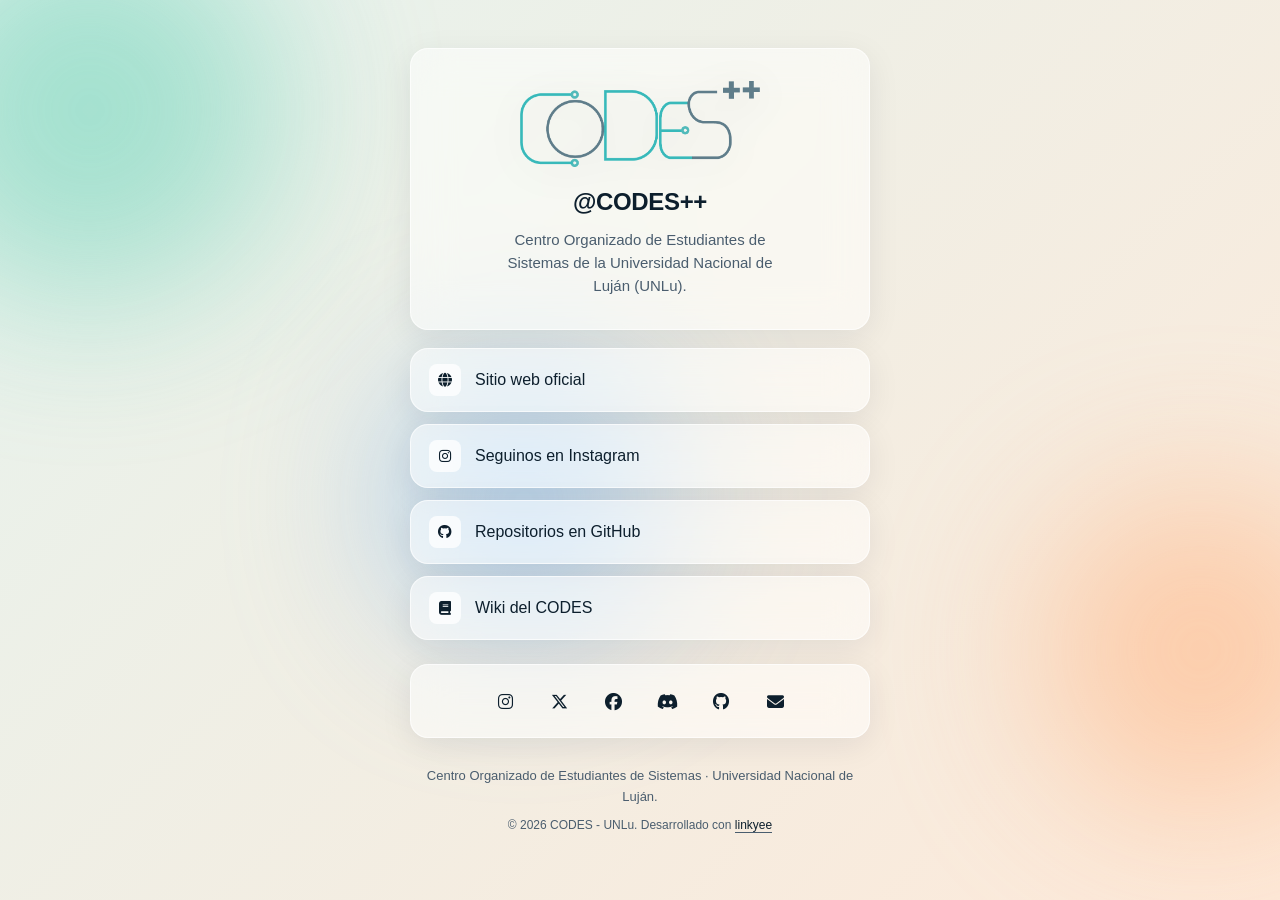
==== index.html @ 5247d969 "[Automation] Site update No.11" ====
<!DOCTYPE html>
<html lang="es">
<head>
  <meta charset="UTF-8" />
  <meta name="viewport" content="width=device-width, initial-scale=1.0, viewport-fit=cover" />
  <title>CODES - UNLu</title>

  <meta name="last-modified" content="2026-10-11T03:14:21+0000">
  <meta name="theme-color" media="(prefers-color-scheme: light)" content="#e6f3ee">
  <meta name="theme-color" media="(prefers-color-scheme: dark)" content="#0c1820">
  <meta name="apple-mobile-web-app-capable" content="yes">
  <meta name="apple-mobile-web-app-status-bar-style" content="black-translucent">

  <meta property="og:title" content="CODES - UNLu" />
  <meta name="author" content="@CODES++" />
  <meta property="og:locale" content="es_ES" />
  <meta name="description" content="Centro Organizado de Estudiantes de Sistemas de la Universidad Nacional de Luján (UNLu)." />
  <meta property="og:description" content="Centro Organizado de Estudiantes de Sistemas de la Universidad Nacional de Luján (UNLu)." />
  <meta property="og:site_name" content="CODES - UNLu" />
  <meta property="og:image" content="./images/logo.png" />
  <meta property="og:type" content="article" />
  <meta name="twitter:card" content="summary_large_image" />
  <meta property="twitter:image" content="./images/logo.png" />
  <meta property="twitter:title" content="CODES - UNLu" />

  <link rel="apple-touch-icon" sizes="180x180" href="./images/favicons/favicon.ico">
  <link rel="icon" type="image/png" href="./images/favicons/favicon.png">
  <link rel="shortcut icon" href="./images/favicons/favicon.ico">
  <meta name="apple-mobile-web-app-title" content="CODES - UNLu">
  <meta name="application-name" content="CODES - UNLu">

  <link rel="stylesheet" href="https://cdnjs.cloudflare.com/ajax/libs/font-awesome/6.5.2/css/all.min.css" crossorigin="anonymous" referrerpolicy="no-referrer">
  <link rel="stylesheet" href="./styles.css?v=2026-10-11T03:14:21+0000" />
  
</head>
<body>
  
  <div class="bg-shape bg-shape-1" aria-hidden="true"></div>
  <div class="bg-shape bg-shape-2" aria-hidden="true"></div>
  <div class="bg-shape bg-shape-3" aria-hidden="true"></div>

  <main class="container">
    <section class="card profile-card">
      <img src="./images/logo.png" alt="Logo del CODES" class="profile-pic" />
      <h1 class="name">@CODES++</h1>
      <p class="description">Centro Organizado de Estudiantes de Sistemas de la Universidad Nacional de Luján (UNLu).</p>
    </section>

    <nav class="links" aria-label="Enlaces principales">
      
        
        <a href="https://www.codesunlu.tech/" target="_blank" class="card link-button" alt="Sitio web oficial del CODES++" title="Sitio web oficial del CODES++">
          
          <span class="link-icon" aria-hidden="true"><i class="fa-solid fa-globe"></i></span>
          <span class="link-text">Sitio web oficial</span>
        </a>
      
        
        <a href="https://www.instagram.com/codes_unlu/" target="_blank" class="card link-button" alt="Instagram del CODES" title="Instagram del CODES">
          
          <span class="link-icon" aria-hidden="true"><i class="fa-brands fa-instagram"></i></span>
          <span class="link-text">Seguinos en Instagram</span>
        </a>
      
        
        <a href="https://github.com/CODES-UNLU" target="_blank" class="card link-button" alt="Repositorios del CODES en GitHub" title="Repositorios del CODES en GitHub">
          
          <span class="link-icon" aria-hidden="true"><i class="fa-brands fa-github"></i></span>
          <span class="link-text">Repositorios en GitHub</span>
        </a>
      
        
        <a href="https://wiki.codesunlu.com.ar/" target="_blank" class="card link-button" alt="Wiki del CODES" title="Wiki del CODES">
          
          <span class="link-icon" aria-hidden="true"><i class="fa-solid fa-book"></i></span>
          <span class="link-text">Wiki del CODES</span>
        </a>
      
    </nav>

    <div class="card button-container">
      <div class="button-group">
        
          
          <a href="https://www.instagram.com/codes_unlu/" title="Instagram del CODES" target="_blank" class="icon-button" alt="Instagram del CODES">
            <i class="fa-brands fa-instagram"></i>
          </a>
        
          
          <a href="https://x.com/codes_unlu" title="X del CODES" target="_blank" class="icon-button" alt="X del CODES">
            <i class="fa-brands fa-x-twitter"></i>
          </a>
        
          
          <a href="https://www.facebook.com/profile.php?id=61585314745245" title="Facebook del CODES" target="_blank" class="icon-button" alt="Facebook del CODES">
            <i class="fa-brands fa-facebook"></i>
          </a>
        
          
          <a href="https://discord.gg/2hbjvN7KDH" title="Discord oficial del CODES" target="_blank" class="icon-button" alt="Discord oficial del CODES">
            <i class="fa-brands fa-discord"></i>
          </a>
        
          
          <a href="https://github.com/CODES-UNLU" title="GitHub del CODES" target="_blank" class="icon-button" alt="GitHub del CODES">
            <i class="fa-brands fa-github"></i>
          </a>
        
          
          <a href="mailto:sistemas@codesunlu.tech" title="Correo: sistemas@codesunlu.tech" target="_self" class="icon-button" alt="Correo: sistemas@codesunlu.tech">
            <i class="fa-solid fa-envelope"></i>
          </a>
        
      </div>
    </div>

    <footer class="footer">
      Centro Organizado de Estudiantes de Sistemas · Universidad Nacional de Luján.

      <div class="copyright">© 2026 CODES - UNLu. Desarrollado con <a href="https://github.com/ZhgChgLi/linkyee" target="_blank">linkyee</a>
</div>
    </footer>
  </main>

  
  <script src="./scripts.js?v=2026-10-11T03:14:21+0000"></script>
  
</body>
</html>
---- styles.css ----
:root {
  --bg-1: #e6f3ee;
  --bg-2: #fde9d9;
  --shape-1: #6dd3b8;
  --shape-2: #ffb380;
  --shape-3: #84b9ef;
  --fg: #0d1f2d;
  --muted: #4a5d6e;
  --glass-bg: rgba(255, 255, 255, 0.55);
  --glass-border: rgba(255, 255, 255, 0.65);
  --glass-shadow: 0 8px 32px rgba(13, 31, 45, 0.08);
  --hover-bg: rgba(255, 255, 255, 0.75);
  --sans: 'Inter', -apple-system, BlinkMacSystemFont, 'Helvetica Neue', sans-serif;
  --language-switcher-bg: var(--glass-bg);
  --language-switcher-fg: var(--fg);
  --language-switcher-border: var(--glass-border);
  --language-switcher-hover: var(--hover-bg);
  --language-switcher-active-bg: var(--fg);
  --language-switcher-active-fg: var(--bg-1);
  --language-switcher-focus: var(--fg);
  --language-switcher-shadow: var(--glass-shadow);
}

/* Dark mode. Auto-switches via system appearance unless pinned via
   `color_scheme: light|dark` in config.yml.
   On dark, "frosted glass" becomes tinted-glass-on-deep-blue rather than a
   simple invert. Ambient shapes desaturate so they feel like aurora rather
   than pastel; glass cards become cooler and more translucent. */
@media (prefers-color-scheme: dark) {
  :root:not(.scheme-light) {
    --bg-1: #0c1820;
    --bg-2: #1a2030;
    --shape-1: #2d8068;
    --shape-2: #c9744a;
    --shape-3: #4a6b9c;
    --fg: #f0f4f8;
    --muted: #a3b3c2;
    --glass-bg: rgba(20, 32, 44, 0.55);
    --glass-border: rgba(255, 255, 255, 0.10);
    --glass-shadow: 0 8px 32px rgba(0, 0, 0, 0.35);
    --hover-bg: rgba(30, 44, 58, 0.75);
  }
}
:root.scheme-dark {
  --bg-1: #0c1820;
  --bg-2: #1a2030;
  --shape-1: #2d8068;
  --shape-2: #c9744a;
  --shape-3: #4a6b9c;
  --fg: #f0f4f8;
  --muted: #a3b3c2;
  --glass-bg: rgba(20, 32, 44, 0.55);
  --glass-border: rgba(255, 255, 255, 0.10);
  --glass-shadow: 0 8px 32px rgba(0, 0, 0, 0.35);
  --hover-bg: rgba(30, 44, 58, 0.75);
}

* { margin: 0; padding: 0; box-sizing: border-box; }

body {
  background: linear-gradient(135deg, var(--bg-1) 0%, var(--bg-2) 100%);
  color: var(--fg);
  font-family: var(--sans);
  font-size: 16px;
  line-height: 1.55;
  min-height: 100vh;
  display: flex;
  align-items: flex-start;
  justify-content: center;
  padding: 48px 20px;
  -webkit-font-smoothing: antialiased;
  position: relative;
  overflow-x: hidden;
}

a { color: inherit; text-decoration: none; }

.bg-shape {
  position: fixed;
  border-radius: 50%;
  filter: blur(80px);
  z-index: 0;
  opacity: 0.55;
  pointer-events: none;
}

.bg-shape-1 { width: 380px; height: 380px; background: var(--shape-1); top: -80px; left: -100px; }
.bg-shape-2 { width: 320px; height: 320px; background: var(--shape-2); bottom: 10%; right: -80px; }
.bg-shape-3 { width: 280px; height: 280px; background: var(--shape-3); top: 40%; left: 30%; }

.container {
  width: 100%;
  max-width: 460px;
  position: relative;
  z-index: 1;
}

.card {
  background: var(--glass-bg);
  backdrop-filter: blur(20px) saturate(140%);
  -webkit-backdrop-filter: blur(20px) saturate(140%);
  border: 1px solid var(--glass-border);
  border-radius: 18px;
  box-shadow: var(--glass-shadow);
}

.profile-card {
  padding: 32px 24px;
  text-align: center;
  margin-bottom: 18px;
}

.profile-pic {
  width: min(240px, 80%);
  height: auto;
  object-fit: contain;
  margin: 0 auto 16px;
  display: block;
  filter: drop-shadow(0 6px 18px rgba(0, 0, 0, 0.12));
}

.name {
  font-size: 24px;
  font-weight: 700;
  letter-spacing: -0.015em;
  margin-bottom: 8px;
}

.description {
  font-size: 15px;
  color: var(--muted);
  text-wrap: pretty;
  max-width: 32ch;
  margin: 0 auto;
}

.links {
  display: flex;
  flex-direction: column;
  gap: 12px;
  margin-bottom: 24px;
}

.link-button {
  display: flex;
  align-items: center;
  gap: 14px;
  padding: 15px 18px;
  font-size: 16px;
  font-weight: 500;
  color: var(--fg);
  transition: background 0.2s ease, transform 0.2s ease, box-shadow 0.2s ease;
}

.link-button:hover,
.link-button:focus-visible {
  background: var(--hover-bg);
  transform: translateY(-2px);
  box-shadow: 0 12px 36px rgba(13, 31, 45, 0.14);
  outline: none;
}

.link-icon {
  width: 32px;
  height: 32px;
  display: inline-flex;
  align-items: center;
  justify-content: center;
  border-radius: 8px;
  background: var(--hover-bg);
  flex-shrink: 0;
}

.link-icon i { font-size: 14px; }
.link-text { flex: 1; }
.link-button-text { font-size: 13px; color: var(--muted); margin-left: 6px; }

.button-container { padding: 16px; display: flex; justify-content: center; }

.button-group {
  display: flex;
  gap: 14px;
  flex-wrap: wrap;
  justify-content: center;
}

.icon-button {
  width: 40px;
  height: 40px;
  display: inline-flex;
  align-items: center;
  justify-content: center;
  border-radius: 50%;
  color: var(--fg);
  transition: background 0.2s ease, transform 0.2s ease;
}

.icon-button i { font-size: 17px; }

.icon-button:hover,
.icon-button:focus-visible {
  background: var(--hover-bg);
  transform: translateY(-2px);
  outline: none;
}

.footer {
  margin-top: 28px;
  padding: 0 12px;
  font-size: 13px;
  color: var(--muted);
  line-height: 1.6;
  text-align: center;
}

.footer a { color: var(--fg); border-bottom: 1px solid var(--muted); }
.copyright { margin-top: 8px; font-size: 12px; }

@media (prefers-reduced-motion: reduce) {
  *, *::before, *::after { transition: none !important; animation: none !important; }
}

@supports not (backdrop-filter: blur(20px)) {
  .card { background: rgba(255, 255, 255, 0.85); }
  @media (prefers-color-scheme: dark) {
    :root:not(.scheme-light) .card { background: rgba(20, 32, 44, 0.85); }
  }
  :root.scheme-dark .card { background: rgba(20, 32, 44, 0.85); }
}

/* "Latest" link variant — frosted accent ring + glowing pill badge */
.link-button.link-latest {
  align-items: flex-start;
  border-color: rgba(255, 255, 255, 0.45);
  box-shadow: 0 8px 32px rgba(123, 97, 255, 0.18), inset 0 1px 0 rgba(255, 255, 255, 0.4);
}
.link-latest-badge {
  display: inline-block;
  font-size: 10px;
  font-weight: 700;
  letter-spacing: 0.12em;
  padding: 3px 9px;
  margin-right: 8px;
  border-radius: 999px;
  background: linear-gradient(135deg, #7b61ff 0%, #38c5ff 100%);
  color: #fff;
  text-shadow: 0 1px 2px rgba(0, 0, 0, 0.18);
  vertical-align: 1px;
}
.link-latest .link-text {
  flex: 1 1 auto;
  min-width: 0;
  display: -webkit-box;
  -webkit-box-orient: vertical;
  -webkit-line-clamp: 2;
          line-clamp: 2;
  overflow: hidden;
  overflow-wrap: anywhere;
  line-height: 1.35;
}

/* Dark-mode override for the latest variant: the bright glass border
   designed for the light gradient becomes harsh on deep blue, so soften
   it and shift the glow to a cooler hue. */
@media (prefers-color-scheme: dark) {
  :root:not(.scheme-light) .link-button.link-latest {
    border-color: rgba(255, 255, 255, 0.18);
    box-shadow: 0 8px 32px rgba(56, 197, 255, 0.18), inset 0 1px 0 rgba(255, 255, 255, 0.10);
  }
}
:root.scheme-dark .link-button.link-latest {
  border-color: rgba(255, 255, 255, 0.18);
  box-shadow: 0 8px 32px rgba(56, 197, 255, 0.18), inset 0 1px 0 rgba(255, 255, 255, 0.10);
}
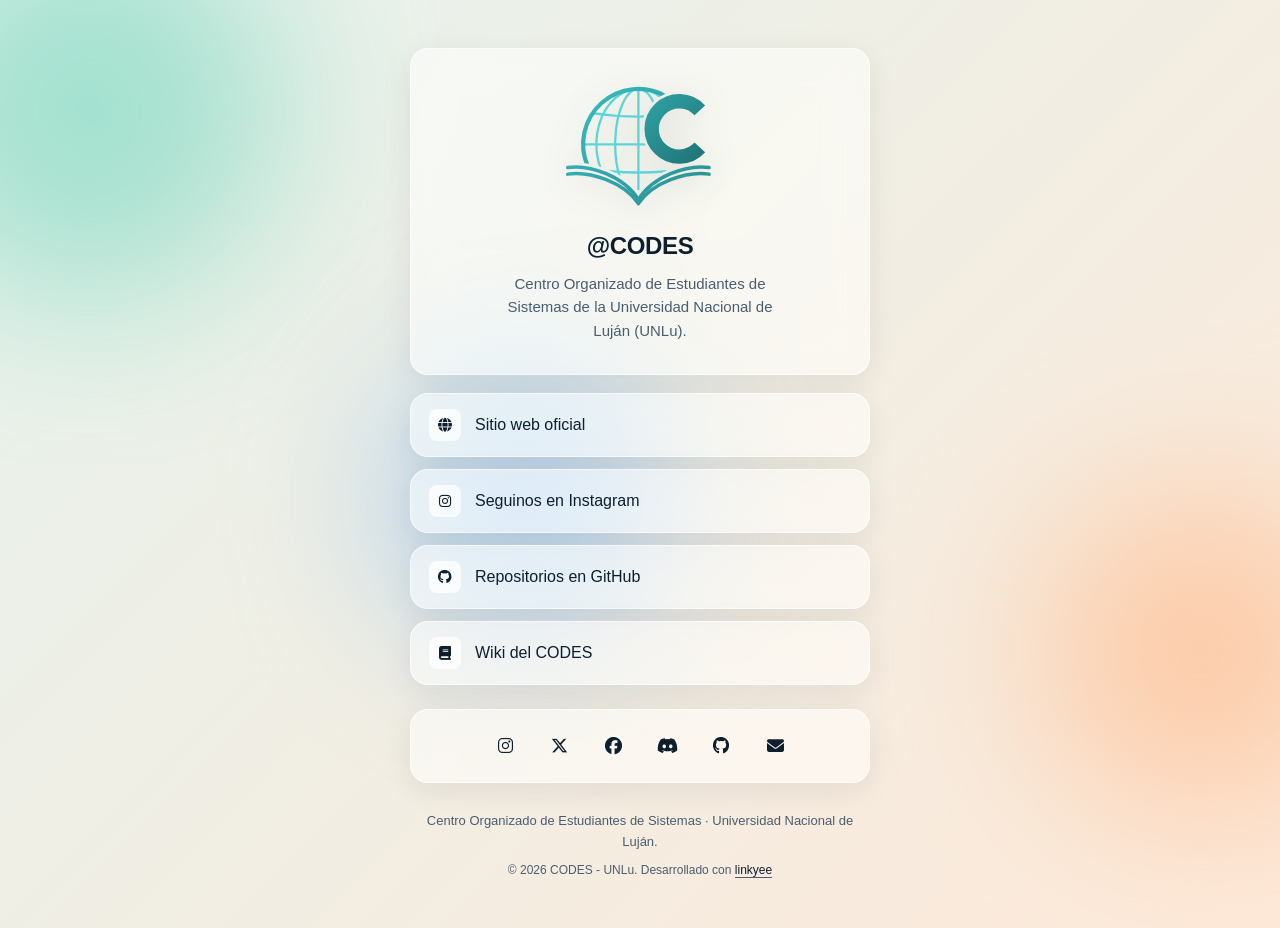
==== commit ff52199c: "[Automation] Site update No.19" ====
--- a/index.html
+++ b/index.html
@@ -5,32 +5,33 @@
   <meta name="viewport" content="width=device-width, initial-scale=1.0, viewport-fit=cover" />
   <title>CODES - UNLu</title>
 
-  <meta name="last-modified" content="2026-10-11T03:14:21+0000">
+  <meta name="last-modified" content="2026-10-17T02:25:48+0000">
   <meta name="theme-color" media="(prefers-color-scheme: light)" content="#e6f3ee">
   <meta name="theme-color" media="(prefers-color-scheme: dark)" content="#0c1820">
   <meta name="apple-mobile-web-app-capable" content="yes">
   <meta name="apple-mobile-web-app-status-bar-style" content="black-translucent">
 
   <meta property="og:title" content="CODES - UNLu" />
-  <meta name="author" content="@CODES++" />
+  <meta name="author" content="@CODES" />
   <meta property="og:locale" content="es_ES" />
   <meta name="description" content="Centro Organizado de Estudiantes de Sistemas de la Universidad Nacional de Luján (UNLu)." />
   <meta property="og:description" content="Centro Organizado de Estudiantes de Sistemas de la Universidad Nacional de Luján (UNLu)." />
   <meta property="og:site_name" content="CODES - UNLu" />
-  <meta property="og:image" content="./images/logo.png" />
+  <meta property="og:image" content="./images/logo.svg" />
   <meta property="og:type" content="article" />
   <meta name="twitter:card" content="summary_large_image" />
-  <meta property="twitter:image" content="./images/logo.png" />
+  <meta property="twitter:image" content="./images/logo.svg" />
   <meta property="twitter:title" content="CODES - UNLu" />
 
-  <link rel="apple-touch-icon" sizes="180x180" href="./images/favicons/favicon.ico">
+  <link rel="icon" href="./images/favicons/favicon.ico" sizes="32x32">
   <link rel="icon" type="image/png" href="./images/favicons/favicon.png">
-  <link rel="shortcut icon" href="./images/favicons/favicon.ico">
+  <link rel="icon" type="image/svg+xml" href="./images/favicons/favicon.svg">
+  <link rel="apple-touch-icon" sizes="180x180" href="./images/favicons/apple-touch-icon.png">
   <meta name="apple-mobile-web-app-title" content="CODES - UNLu">
   <meta name="application-name" content="CODES - UNLu">
 
   <link rel="stylesheet" href="https://cdnjs.cloudflare.com/ajax/libs/font-awesome/6.5.2/css/all.min.css" crossorigin="anonymous" referrerpolicy="no-referrer">
-  <link rel="stylesheet" href="./styles.css?v=2026-10-11T03:14:21+0000" />
+  <link rel="stylesheet" href="./styles.css?v=2026-10-17T02:25:48+0000" />
   
 </head>
 <body>
@@ -41,15 +42,15 @@
 
   <main class="container">
     <section class="card profile-card">
-      <img src="./images/logo.png" alt="Logo del CODES" class="profile-pic" />
-      <h1 class="name">@CODES++</h1>
+      <img src="./images/logo.svg" alt="Logo del CODES" class="profile-pic" />
+      <h1 class="name">@CODES</h1>
       <p class="description">Centro Organizado de Estudiantes de Sistemas de la Universidad Nacional de Luján (UNLu).</p>
     </section>
 
     <nav class="links" aria-label="Enlaces principales">
       
         
-        <a href="https://www.codesunlu.tech/" target="_blank" class="card link-button" alt="Sitio web oficial del CODES++" title="Sitio web oficial del CODES++">
+        <a href="https://www.codesunlu.tech/" target="_blank" class="card link-button" alt="Sitio web oficial del CODES" title="Sitio web oficial del CODES">
           
           <span class="link-icon" aria-hidden="true"><i class="fa-solid fa-globe"></i></span>
           <span class="link-text">Sitio web oficial</span>
@@ -123,7 +124,7 @@
   </main>
 
   
-  <script src="./scripts.js?v=2026-10-11T03:14:21+0000"></script>
+  <script src="./scripts.js?v=2026-10-17T02:25:48+0000"></script>
   
 </body>
 </html>
--- a/styles.css
+++ b/styles.css
@@ -111,7 +111,7 @@
 }
 
 .profile-pic {
-  width: min(240px, 80%);
+  width: min(160px, 60%);
   height: auto;
   object-fit: contain;
   margin: 0 auto 16px;
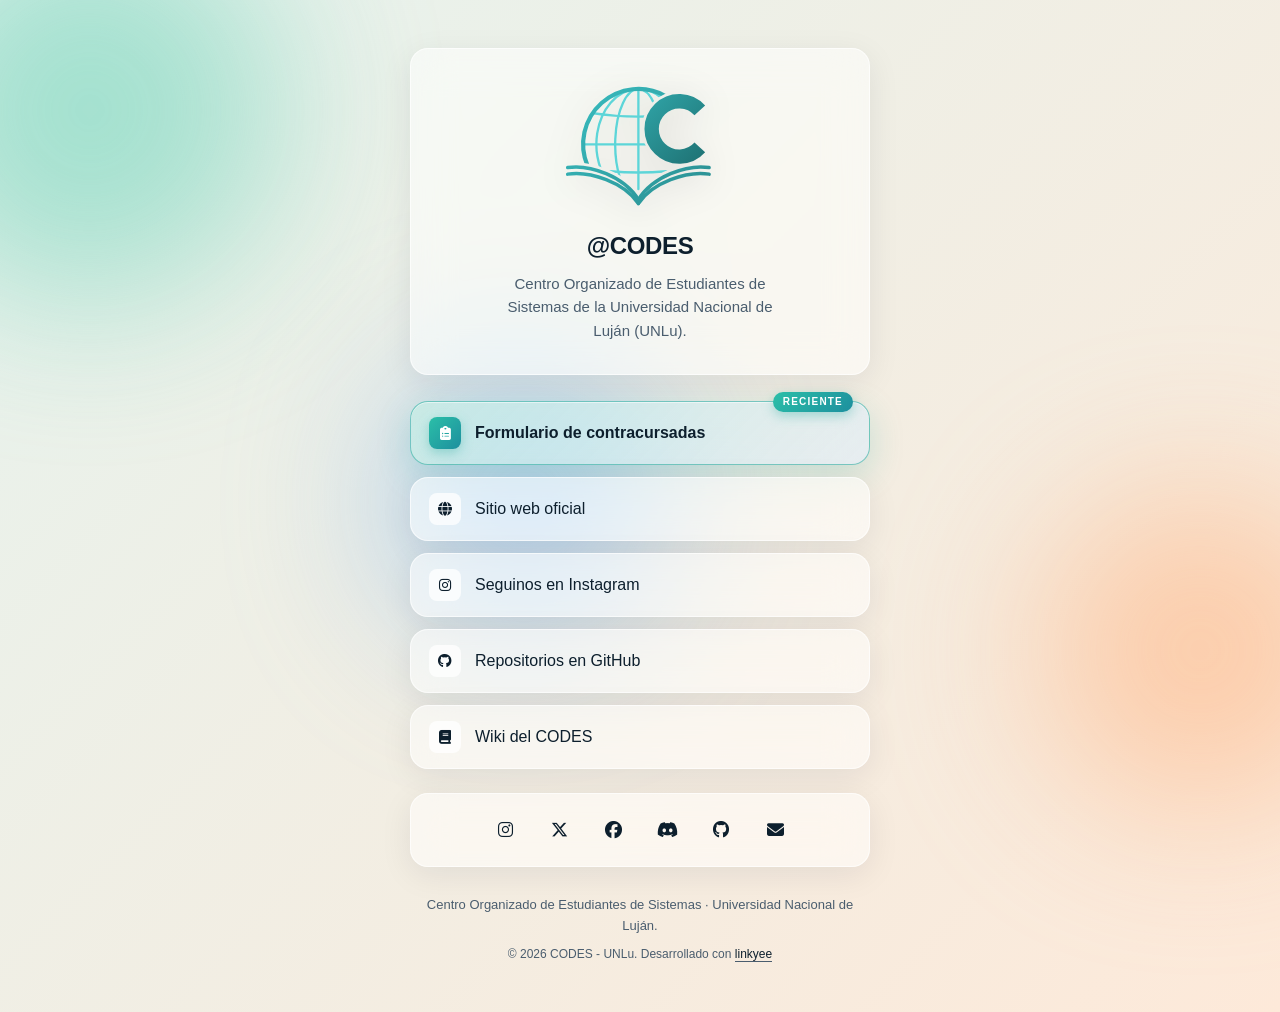
==== commit c6596458: "[Automation] Site update No.66" ====
--- a/index.html
+++ b/index.html
@@ -5,7 +5,7 @@
   <meta name="viewport" content="width=device-width, initial-scale=1.0, viewport-fit=cover" />
   <title>CODES - UNLu</title>
 
-  <meta name="last-modified" content="2026-10-17T02:25:48+0000">
+  <meta name="last-modified" content="2026-11-28T05:45:12+0000">
   <meta name="theme-color" media="(prefers-color-scheme: light)" content="#e6f3ee">
   <meta name="theme-color" media="(prefers-color-scheme: dark)" content="#0c1820">
   <meta name="apple-mobile-web-app-capable" content="yes">
@@ -31,7 +31,7 @@
   <meta name="application-name" content="CODES - UNLu">
 
   <link rel="stylesheet" href="https://cdnjs.cloudflare.com/ajax/libs/font-awesome/6.5.2/css/all.min.css" crossorigin="anonymous" referrerpolicy="no-referrer">
-  <link rel="stylesheet" href="./styles.css?v=2026-10-17T02:25:48+0000" />
+  <link rel="stylesheet" href="./styles.css?v=2026-11-28T05:45:12+0000" />
   
 </head>
 <body>
@@ -50,7 +50,14 @@
     <nav class="links" aria-label="Enlaces principales">
       
         
-        <a href="https://www.codesunlu.tech/" target="_blank" class="card link-button" alt="Sitio web oficial del CODES" title="Sitio web oficial del CODES">
+        <a href="https://forms.gle/S5NMNxzc78KFLTdW9" target="_blank" class="card link-button link-latest" alt="Formulario de contracursadas" title="Formulario de contracursadas">
+          <span class="link-latest-badge" aria-hidden="true">RECIENTE</span>
+          <span class="link-icon" aria-hidden="true"><i class="fa-solid fa-clipboard-list"></i></span>
+          <span class="link-text">Formulario de contracursadas</span>
+        </a>
+      
+        
+        <a href="https://codesunlu.com.ar/" target="_blank" class="card link-button" alt="Sitio web oficial del CODES" title="Sitio web oficial del CODES">
           
           <span class="link-icon" aria-hidden="true"><i class="fa-solid fa-globe"></i></span>
           <span class="link-text">Sitio web oficial</span>
@@ -124,7 +131,7 @@
   </main>
 
   
-  <script src="./scripts.js?v=2026-10-17T02:25:48+0000"></script>
+  <script src="./scripts.js?v=2026-11-28T05:45:12+0000"></script>
   
 </body>
 </html>
--- a/styles.css
+++ b/styles.css
@@ -228,47 +228,58 @@
   :root.scheme-dark .card { background: rgba(20, 32, 44, 0.85); }
 }
 
-/* "Latest" link variant — frosted accent ring + glowing pill badge */
+/* "Latest" link variant — highlighted with the brand teal. The badge floats
+   on the card's top edge so it never pushes the icon/text out of line. */
 .link-button.link-latest {
-  align-items: flex-start;
-  border-color: rgba(255, 255, 255, 0.45);
-  box-shadow: 0 8px 32px rgba(123, 97, 255, 0.18), inset 0 1px 0 rgba(255, 255, 255, 0.4);
+  position: relative;
+  margin-top: 8px;
+  border: 1.5px solid rgba(31, 166, 154, 0.55);
+  background:
+    linear-gradient(135deg, rgba(109, 211, 184, 0.28) 0%, rgba(132, 185, 239, 0.16) 100%),
+    var(--glass-bg);
+  box-shadow: 0 10px 34px rgba(31, 166, 154, 0.22), inset 0 1px 0 rgba(255, 255, 255, 0.5);
+  font-weight: 600;
+}
+.link-button.link-latest:hover,
+.link-button.link-latest:focus-visible {
+  box-shadow: 0 14px 40px rgba(31, 166, 154, 0.32), inset 0 1px 0 rgba(255, 255, 255, 0.5);
+}
+.link-latest .link-icon {
+  background: linear-gradient(135deg, #2bbfa8 0%, #1d8f9e 100%);
+  color: #fff;
+  box-shadow: 0 4px 12px rgba(31, 166, 154, 0.35);
 }
 .link-latest-badge {
-  display: inline-block;
+  position: absolute;
+  top: 0;
+  right: 16px;
+  transform: translateY(-50%);
   font-size: 10px;
   font-weight: 700;
   letter-spacing: 0.12em;
-  padding: 3px 9px;
-  margin-right: 8px;
+  line-height: 1;
+  padding: 5px 10px;
   border-radius: 999px;
-  background: linear-gradient(135deg, #7b61ff 0%, #38c5ff 100%);
+  background: linear-gradient(135deg, #2bbfa8 0%, #1d8f9e 100%);
   color: #fff;
-  text-shadow: 0 1px 2px rgba(0, 0, 0, 0.18);
-  vertical-align: 1px;
-}
-.link-latest .link-text {
-  flex: 1 1 auto;
-  min-width: 0;
-  display: -webkit-box;
-  -webkit-box-orient: vertical;
-  -webkit-line-clamp: 2;
-          line-clamp: 2;
-  overflow: hidden;
-  overflow-wrap: anywhere;
-  line-height: 1.35;
-}
-
-/* Dark-mode override for the latest variant: the bright glass border
-   designed for the light gradient becomes harsh on deep blue, so soften
-   it and shift the glow to a cooler hue. */
+  box-shadow: 0 4px 12px rgba(31, 166, 154, 0.35);
+  pointer-events: none;
+}
+
+/* Dark mode: keep the teal accent but tone the glow down for deep blue. */
 @media (prefers-color-scheme: dark) {
   :root:not(.scheme-light) .link-button.link-latest {
-    border-color: rgba(255, 255, 255, 0.18);
-    box-shadow: 0 8px 32px rgba(56, 197, 255, 0.18), inset 0 1px 0 rgba(255, 255, 255, 0.10);
+    border-color: rgba(64, 200, 180, 0.45);
+    background:
+      linear-gradient(135deg, rgba(45, 128, 104, 0.35) 0%, rgba(74, 107, 156, 0.18) 100%),
+      var(--glass-bg);
+    box-shadow: 0 10px 34px rgba(43, 191, 168, 0.16), inset 0 1px 0 rgba(255, 255, 255, 0.08);
   }
 }
 :root.scheme-dark .link-button.link-latest {
-  border-color: rgba(255, 255, 255, 0.18);
-  box-shadow: 0 8px 32px rgba(56, 197, 255, 0.18), inset 0 1px 0 rgba(255, 255, 255, 0.10);
-}
+  border-color: rgba(64, 200, 180, 0.45);
+  background:
+    linear-gradient(135deg, rgba(45, 128, 104, 0.35) 0%, rgba(74, 107, 156, 0.18) 100%),
+    var(--glass-bg);
+  box-shadow: 0 10px 34px rgba(43, 191, 168, 0.16), inset 0 1px 0 rgba(255, 255, 255, 0.08);
+}
